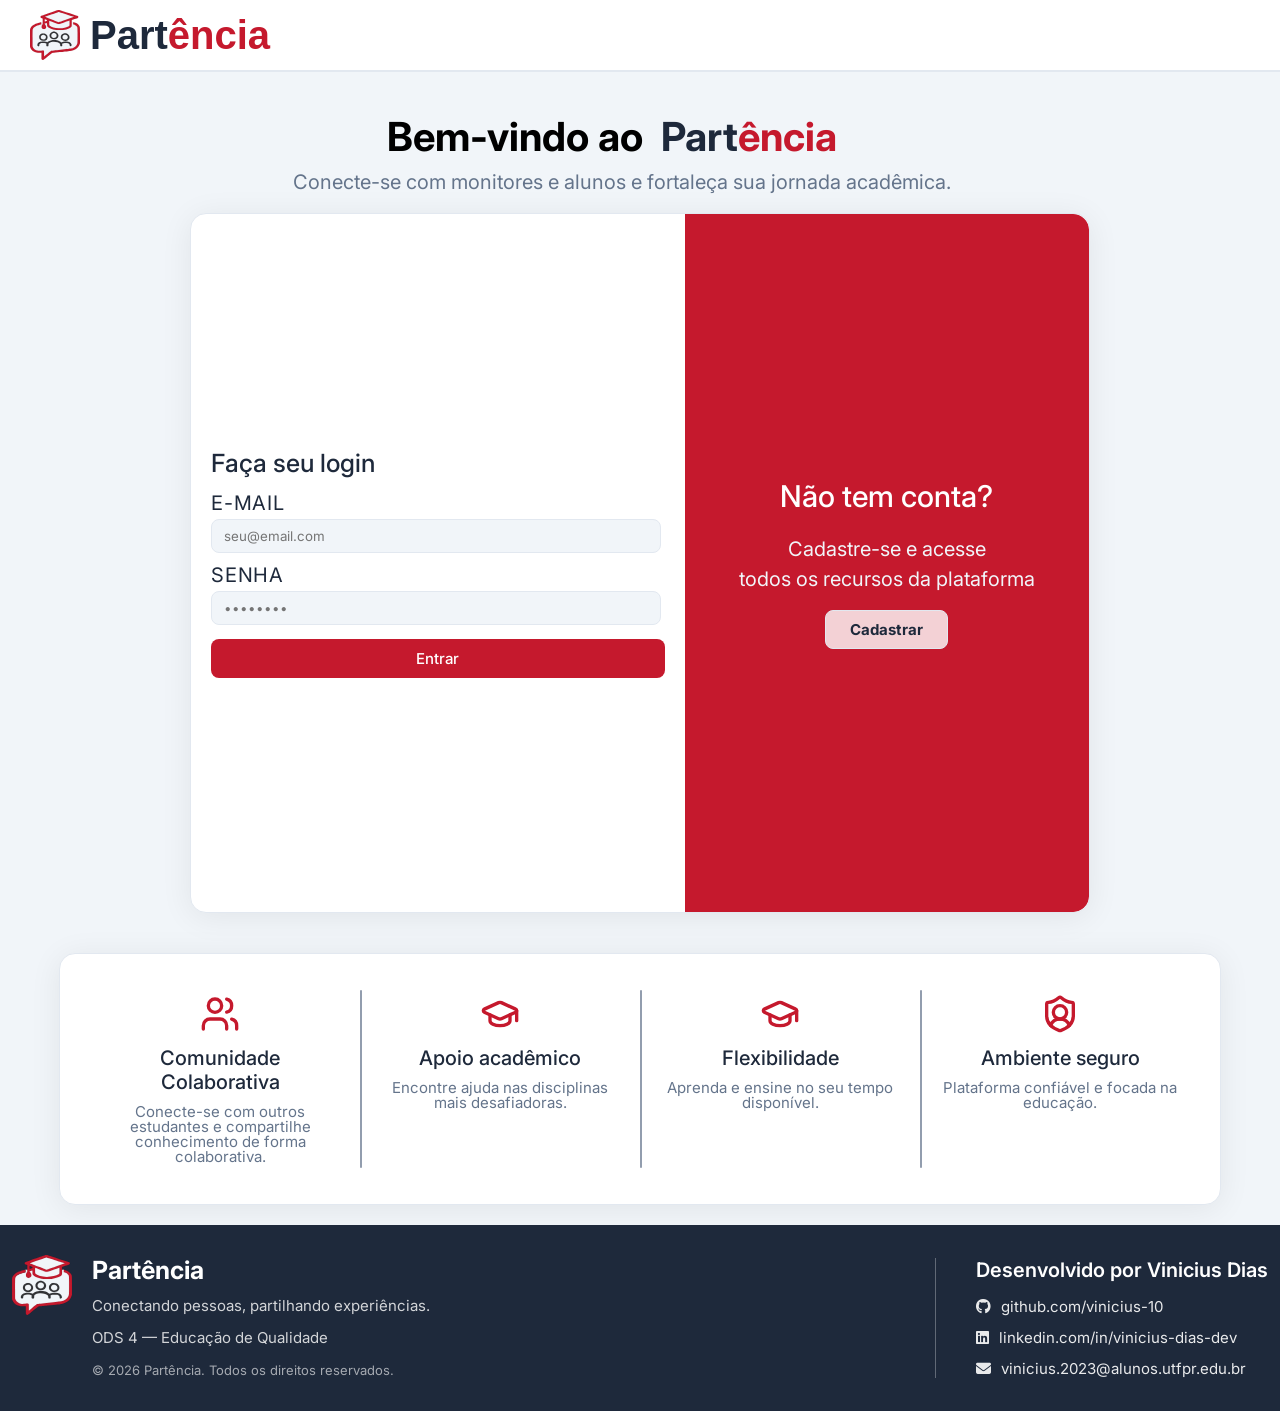
==== index.html @ 15800372 "clonando para novo projeto" ====
<!DOCTYPE html>
<html lang="pt-br">
<head>
    <meta charset="UTF-8">
    <meta name="viewport" content="width=device-width, initial-scale=1.0">
    <title>Partência</title>

    <link rel="stylesheet" href="css/styles.css"> 
    <link rel="stylesheet" href="css/main-index.css">

    <link rel="preconnect" href="https://fonts.googleapis.com">
    <link rel="preconnect" href="https://fonts.gstatic.com" crossorigin>
    <link href="https://fonts.googleapis.com/css2?family=Inter:ital,opsz,wght@0,14..32,100..900;1,14..32,100..900&display=swap" rel="stylesheet">

    <link rel="icon" href="imagens/favicon/favicon.svg" type="image/svg+xml">
    <link rel="icon" href="imagens/favicon/favicon16.png" type="image/png" sizes="16x16">
    <link rel="icon" href="favicon.ico" type="image/x-icon">
    <link rel="icon" href="imagens/favicon/favicon32.png" type="image/png" sizes="32x32">
    <link rel="apple-touch-icon" href="imagens/favicon/favicon180.png" sizes="180x180">
    

    <link rel="stylesheet" href="https://fonts.googleapis.com/css2?family=Material+Symbols+Outlined:opsz,wght,FILL,GRAD@20..48,100..700,0..1,-50..200&icon_names=logout">
    <link rel="stylesheet" href="https://cdnjs.cloudflare.com/ajax/libs/font-awesome/6.5.1/css/all.min.css">


</head>

<body>
    <header>
        <div class="header-container">
            <a href="index.html" class="logo">
                <img src="imagens/logo.svg" alt="Logo da Partência" class="logo-image"> 
                
                <div class="logo-text fontGig">
                    <span class="colorPrimary">Part</span>
                    <span class="colorODS">ência</span>
                </div>
            </a>
        </div>
    </header>
    
    <main>

        <div class="main-container">
            <section class="welkome">
                <div class="welkome-text">
                    <h1 class="fontGig">Bem-vindo ao &nbsp;<span class="colorPrimary">Part</span><span class="colorODS">ência</span> </h1>
                    <p class="fontNormal">
                        Conecte-se com monitores e alunos e fortaleça sua jornada acadêmica.
                    </p>
                </div>
            </section>

            <section class="forms-container">

                <div class="panel panel-login" id="panel-login">
                    <h2 class="fontMedium">Faça seu login</h2>

                    <form id="form-login" action="landingPage.html">
                        <div class="campos fontNormal">
                            <label class="campo">
                            E-mail
                            <input type="email" placeholder="seu@email.com">
                            </label>
                            <label class="campo">
                            Senha
                            <input type="password" placeholder="••••••••">
                            </label>
                        </div>
                        <button class="btn-submit fontSmall">Entrar</button>
                    </form>
                </div>

                <div class="panel panel-register opacity-0" id="panel-register">
                    <h2 class="fontMedium">Crie sua conta</h2>

                    <form id="form-register" action="index.html">
                        <div class="campos fontSmall">
                            
                            <label class="campo">
                                E-mail
                                <input type="email" placeholder="seu@email.com">
                            </label>

                            <label class="campo">
                                Nome completo
                                <input type="text" placeholder="Seu nome completo">
                            </label>

                            <label class="campo">
                                Instituição de ensino
                                <input type="text" placeholder="UTFPR-CP, E.E. Leonardo, etc">
                            </label>

                            <label class="campo">
                                Escolaridade
                                <select>
                                    <option value="" disabled selected>Selecione</option>
                                    <option>Ensino médio</option>
                                    <option>Graduação</option>
                                    <option>Pós-graduação</option>
                                    <option>Mestrado</option>
                                    <option>Doutorado</option>
                                </select>
                            </label>

                            <label class="campo">
                                Curso
                                <input type="text" placeholder="Nome do curso">
                            </label>

                            <label class="campo">
                                Ano de ingresso
                                <input type="number" placeholder="Ex: 2023" min="2000" max="2099">
                            </label>

                            <label class="campo">
                                Senha
                                <input type="password" placeholder="••••••••">
                            </label>

                            <label class="campo">
                                Confirmar senha
                                <input type="password" placeholder="••••••••">
                            </label>
                            
                        </div>
                        <button class="btn-submit fontSmall" type="submit">Cadastrar</button>
                    </form>
                </div>

                <div class="slider fontNormal" id="slider">

                    <div class="slider-text visible" id="text-register">
                        <h2>Não tem conta?</h2>
                        <p>Cadastre-se e acesse<br>todos os recursos da plataforma</p>
                        <button class="btn-trocar fontSmall" id="btn-register">Cadastrar</button>
                    </div>

                    <div class="slider-text" id="text-login">
                        <h2>Já tem conta?</h2>
                        <p>Faça login e continue<br>acessando a plataforma</p>
                        <button class="btn-trocar fontSmall" id="btn-login">Login</button>
                    </div>
                </div>
            </section>

            <section class="cards-container">
                <div class="card-container">
                    <svg xmlns="http://www.w3.org/2000/svg" width="24" height="24" viewBox="0 0 24 24" fill="none" stroke="currentColor" stroke-width="2" stroke-linecap="round" stroke-linejoin="round" class="lucide lucide-users-icon lucide-users"><path d="M16 21v-2a4 4 0 0 0-4-4H6a4 4 0 0 0-4 4v2"/><path d="M16 3.128a4 4 0 0 1 0 7.744"/><path d="M22 21v-2a4 4 0 0 0-3-3.87"/><circle cx="9" cy="7" r="4"/></svg>

                    <div class="card-content">
                        <h3 class="fontNormal">Comunidade Colaborativa</h3>
                        <p class="fontSmall">Conecte-se com outros estudantes e compartilhe conhecimento de forma colaborativa.</p>
                    </div>
                </div>

                <div class="card-container divider">
                    <svg xmlns="http://www.w3.org/2000/svg" width="24" height="24" viewBox="0 0 24 24" fill="none" stroke="currentColor" stroke-width="2" stroke-linecap="round" stroke-linejoin="round" class="lucide lucide-graduation-cap-icon lucide-graduation-cap"><path d="M21.42 10.922a1 1 0 0 0-.019-1.838L12.83 5.18a2 2 0 0 0-1.66 0L2.6 9.08a1 1 0 0 0 0 1.832l8.57 3.908a2 2 0 0 0 1.66 0z"/><path d="M22 10v6"/><path d="M6 12.5V16a6 3 0 0 0 12 0v-3.5"/></svg>

                    <div class="card-content">
                        <h3 class="fontNormal">Apoio acadêmico</h3>
                        <p class="fontSmall">Encontre ajuda nas disciplinas mais desafiadoras.</p>
                    </div>
                </div>

                <div class="card-container divider">
                    <svg xmlns="http://www.w3.org/2000/svg" width="24" height="24" viewBox="0 0 24 24" fill="none" stroke="currentColor" stroke-width="2" stroke-linecap="round" stroke-linejoin="round" class="lucide lucide-graduation-cap-icon lucide-graduation-cap"><path d="M21.42 10.922a1 1 0 0 0-.019-1.838L12.83 5.18a2 2 0 0 0-1.66 0L2.6 9.08a1 1 0 0 0 0 1.832l8.57 3.908a2 2 0 0 0 1.66 0z"/><path d="M22 10v6"/><path d="M6 12.5V16a6 3 0 0 0 12 0v-3.5"/></svg>
                    <div class="card-content">
                        <h3 class="fontNormal">Flexibilidade</h3>
                        <p class="fontSmall">Aprenda e ensine no seu tempo disponível.</p>
                    </div>
                </div>

                <div class="card-container divider">
                    <svg xmlns="http://www.w3.org/2000/svg" width="24" height="24" viewBox="0 0 24 24" fill="none" stroke="currentColor" stroke-width="2" stroke-linecap="round" stroke-linejoin="round" class="lucide lucide-shield-user-icon lucide-shield-user"><path d="M20 13c0 5-3.5 7.5-7.66 8.95a1 1 0 0 1-.67-.01C7.5 20.5 4 18 4 13V6a1 1 0 0 1 1-1c2 0 4.5-1.2 6.24-2.72a1.17 1.17 0 0 1 1.52 0C14.51 3.81 17 5 19 5a1 1 0 0 1 1 1z"/><path d="M6.376 18.91a6 6 0 0 1 11.249.003"/><circle cx="12" cy="11" r="4"/></svg>
                    <div class="card-content">
                        <h3 class="fontNormal">Ambiente seguro</h3>
                        <p class="fontSmall">Plataforma confiável e focada na educação.</p>
                    </div>
                </div>
            </section>
        </div>
    </main>
    <footer>
        <div class="footer-container">
            <div class="footer-brand">
                <span class="brand-logo"><img src="imagens/logo.svg" alt="Logo da Partência" class="logo-image"></span>

                <div class="brand-text">
                    <h3 class="fontMedium">Partência</h3>
                    <p class="fontSmall">Conectando pessoas, partilhando experiências.</p>
                    <p class="fontSmall">ODS 4 &mdash; Educação de Qualidade</p>
                    <p class="fontTiny copyright">&copy; 2026 Partência. Todos os direitos reservados.</p>
                </div>
            </div>

            <div class="footer-contact">
                <h4 class="fontNormal">Desenvolvido por Vinicius Dias</h4>

                <ul>
                    <li>
                        <a href="https://github.com/vinicius-10" target="_blank" class="fontSmall">
                            <i class="fa-brands fa-github"></i>
                            github.com/vinicius-10
                        </a>
                    </li>

                    <li>
                        <a href="https://www.linkedin.com/in/vinicius-dias-dev/" target="_blank" class="fontSmall">
                            <i class="fa-brands fa-linkedin"></i>
                            linkedin.com/in/vinicius-dias-dev
                        </a>
                    </li>

                    <li>
                        <a href="mailto:vinicius.2023@alunos.utfpr.edu.br" class="fontSmall">
                            <i class="fa-solid fa-envelope"></i>
                            vinicius.2023@alunos.utfpr.edu.br
                        </a>
                    </li>
                </ul>
            </div>
        </div>
    </footer>

    <!--Depois irei mover isso para o arquivo de scripts -->
<script>
    
  const slider = document.getElementById('slider');
  
  const textRegister = document.getElementById('text-register');
  const textLogin = document.getElementById('text-login');
  const panelLogin = document.getElementById('panel-login');
  const panelRegister = document.getElementById('panel-register');

  const btn = document.querySelectorAll('.btn-trocar').forEach(btn => {
    btn.addEventListener('click', () => {
      slider.classList.toggle('sliderLeft');     

      textRegister.classList.toggle('visible');
      textLogin.classList.toggle('visible');

      panelLogin.classList.toggle('opacity-0');
      panelRegister.classList.toggle('opacity-0');
    });
  });
</script>
</body>
</html>





<!--
email
Nome completo
Instituição de ensino
Escolaridade
Curso
Ano de ingresso
senha
confirmar senha 



-->
---- css/styles.css ----
@import url('variables.css');
@import url('header.css');
@import url('footer.css');

* {
  margin: 0;
  padding: 0;
  box-sizing: border-box; 
}

body, html {
  font-family: var(--fonte-principal);
  font-size: 62.5%;
  font-optical-sizing: var(--font-optical-sizing);
  font-weight: var(--font-weight);
  font-style: var(--font-style);
  background-color: var(--fundo-canvas); 
  min-height: 100vh;
}

body{
  display: flex;
  flex-direction: column;

}

a{
  text-decoration: none;
}

main{
  flex: 1;

}


.fontGig{
  font-size: 4rem;
}


.fontBig{
  font-size: 3rem;
}

.fontMedium{
  font-size: 2.5rem;
}

.fontNormal{
  font-size: 2rem;
}

.fontSmall{
  font-size: 1.5rem;
}

.fontTiny{
  font-size: 1.3rem;
}

p{
  line-height: 2.2rem;
  margin-top: 10px;
  color: var(--texto-principal)
}

.colorODS{
  color: var(--cor-ods);
}

.colorPrimary{
  color: var(--texto-principal);
}

.colorSecondary{
  color: var(--texto-secundario);
}

.flexInline{
  display: flex;
  flex-direction: row;
  align-items: center;
  flex-wrap: wrap;
}

button:hover{
  transform: scale(1.02);
}
---- css/main-index.css ----
main{
    display: flex;
    justify-content: center;

    .main-container{
        display: flex;
        flex-direction: column;
        align-items: center;
        max-width: var(--max-width);
        margin: 20px;

        .welkome{
            display: flex;
            flex-direction: row;
            align-items: center;
            justify-content: center;
            width: 100%;
            gap: 40px;
            padding: 20px;

            .welkome-text{
                margin-right: 5%;
                display: flex;
                flex-direction: column;
                align-items: center;

                p{
                    text-indent: 20px;
                    color: var(--texto-secundario);
                }
            }
        }

        .forms-container{
            position: relative;
            width: calc(30rem + 600px);
            height: 70rem;
            border-radius: 16px;
            background: var(--fundo-card);
            overflow: hidden;
            border: 1px solid var(--borda);
            box-shadow: 0 4px 32px rgba(0,0,0,0.07);

            .panel {
                position: absolute;
                top: 0; bottom: 0;
                width: 55%;
                display: flex;
                flex-direction: column;
                justify-content: center;
                padding: 2rem;
                transition: opacity 0.35s ease;
                color: var(--texto-principal);
                
                h2{
                    font-weight: 500;
                    margin-bottom: 1.25rem;
                }

                .campos {
                    display: flex;
                    flex-direction: column;
                    gap: 10px;
                    padding-right: 4px;
                    overflow-y: auto;
                    max-height: 69rem;

                    .campo {
                        display: flex;
                        flex-direction: column;
                        gap: 4px;
                        color: var(--texto-principal);
                        text-transform: uppercase;
                        letter-spacing: 0.04em;
                        cursor: pointer;

                        input, select{
                            background: var(--fundo-canvas);
                            border: 1px solid var(--borda);
                            border-radius: 8px;
                            padding: 8px 12px;
                            color: var(--texto-principal);
                            outline: none;
                            width: 100%;
                            transition: border-color 0.2s;
                            font-family: inherit;
                            font-weight: 400;
                            text-transform: none;
                            letter-spacing: normal;
                            -webkit-appearance: none;
                            appearance: none;

                            &:focus {
                                border-color: var(--cor-ods);
                            }
                        }

                        select {
                            background-image: url("data:image/svg+xml,%3Csvg xmlns='http://www.w3.org/2000/svg' width='12' height='12' viewBox='0 0 24 24' fill='none' stroke='%2364748B' stroke-width='2'%3E%3Cpath d='M6 9l6 6 6-6'/%3E%3C/svg%3E");
                            background-repeat: no-repeat;
                            background-position: right 12px center;
                            padding-right: 32px;
                            cursor: pointer;

                            &:focus{
                                border-radius: 0;
                            }
                        }

                        &::-webkit-scrollbar { width: 3px; }
                        &::-webkit-scrollbar-thumb { background: var(--borda); border-radius: 4px; }
                        
                    }

                    

                }

                .btn-submit {
                    margin-top: 14px;
                    padding: 10px;
                    background: var(--cor-ods);
                    color: #fff;
                    border: none;
                    border-radius: 8px;
                    font-weight: 500;
                    cursor: pointer;
                    transition: background 0.2s, transform 0.2s ease;
                    width: 100%;
                    font-family: inherit;

                    &:hover { 
                        background: var(--cor-ods-hover); 
                    }
                }

            }

            .panel-login { left: 0; }
            .panel-register { right: 0; }

            .slider {
                position: absolute;
                top: 0; bottom: 0;
                width: 45%;
                background: var(--cor-ods);
                display: flex;
                flex-direction: column;
                justify-content: center;
                align-items: center;
                gap: 14px;
                padding: 2.5rem 2rem;
                transition: left 0.5s cubic-bezier(0.77, 0, 0.175, 1), border-radius 0.5s ease;
                z-index: 10;
                text-align: center;
                

                /* Por padrão deixa do lado esquerdo*/
                left: 55%;
                border-top-right-radius: 16px;
                border-bottom-right-radius: 16px;
                border-top-left-radius: 0;
                border-bottom-left-radius: 0;

                .slider-text {
                    display: none;
                    flex-direction: column;
                    align-items: center;
                    gap: 10px;
                    
                    &.visible { display: flex; }

                    h2{
                        color: var(--fundo-card);
                        font-weight: 500;
                    }

                    p{
                        color: var(--fundo-canvas);
                        line-height: 1.5;
                    }
                }
                
                .btn-trocar {
                    margin-top: 6px;
                    padding: 9px 24px;
                    border-radius: 8px;
                    border: 1.5px solid var(--borda);
                    background: color-mix(in srgb, var(--fundo-card) 80%, var(--cor-ods) 20%);
                    color: var(--texto-principal);
                    font-weight: 700;
                    cursor: pointer;
                    transition: background 0.2s, color 0.2s;
                    font-family: inherit;

                    &:hover {
                        background: var(--fundo-card);
                        color: var(--cor-ods);
                    }
                }
            }

            .sliderLeft {
                left: 0%;
                border-top-left-radius: 16px;
                border-bottom-left-radius: 16px;
                border-top-right-radius: 0;
                border-bottom-right-radius: 0;
            }
        }

        .cards-container{
            display: flex;
            flex-wrap: wrap;
            justify-content: center;
            margin-top: 40px;
            padding: 20px;
            background: var(--fundo-card);
            border: 1px solid var(--borda);
            border-radius: 16px;
            box-shadow: 0 4px 32px rgba(0,0,0,0.07);

            .card-container{
                padding: 20px;
                width: 280px;
                display: flex;
                flex-direction: column;
                align-items: center;
                gap: 12px;

                .card-content{
                    display: flex;
                    flex-direction: column;
                    align-items: center;
                    text-align: center;

                    h3{
                        color: var(--texto-principal);
                        font-weight: 500;
                    }

                    p{
                        color: var(--texto-secundario);
                        line-height: 1.5rem;
                    }
                }
            }

            .lucide{
                color: var(--cor-ods);
                width: 4rem;
                height: auto;
            }

        }
        
        .divider{
            position: relative;
        }

        .divider::before{
            content: '';
            position: absolute;
            left: 0px;
            top: 7.5%;
            height: 85%;
            width: 2px;
            background: var(--texto-secundario);
            opacity: 0.7;
            border-radius: 999px; 
        
        }
    }

    
}

.opacity-0 { opacity: 0; pointer-events: none; }
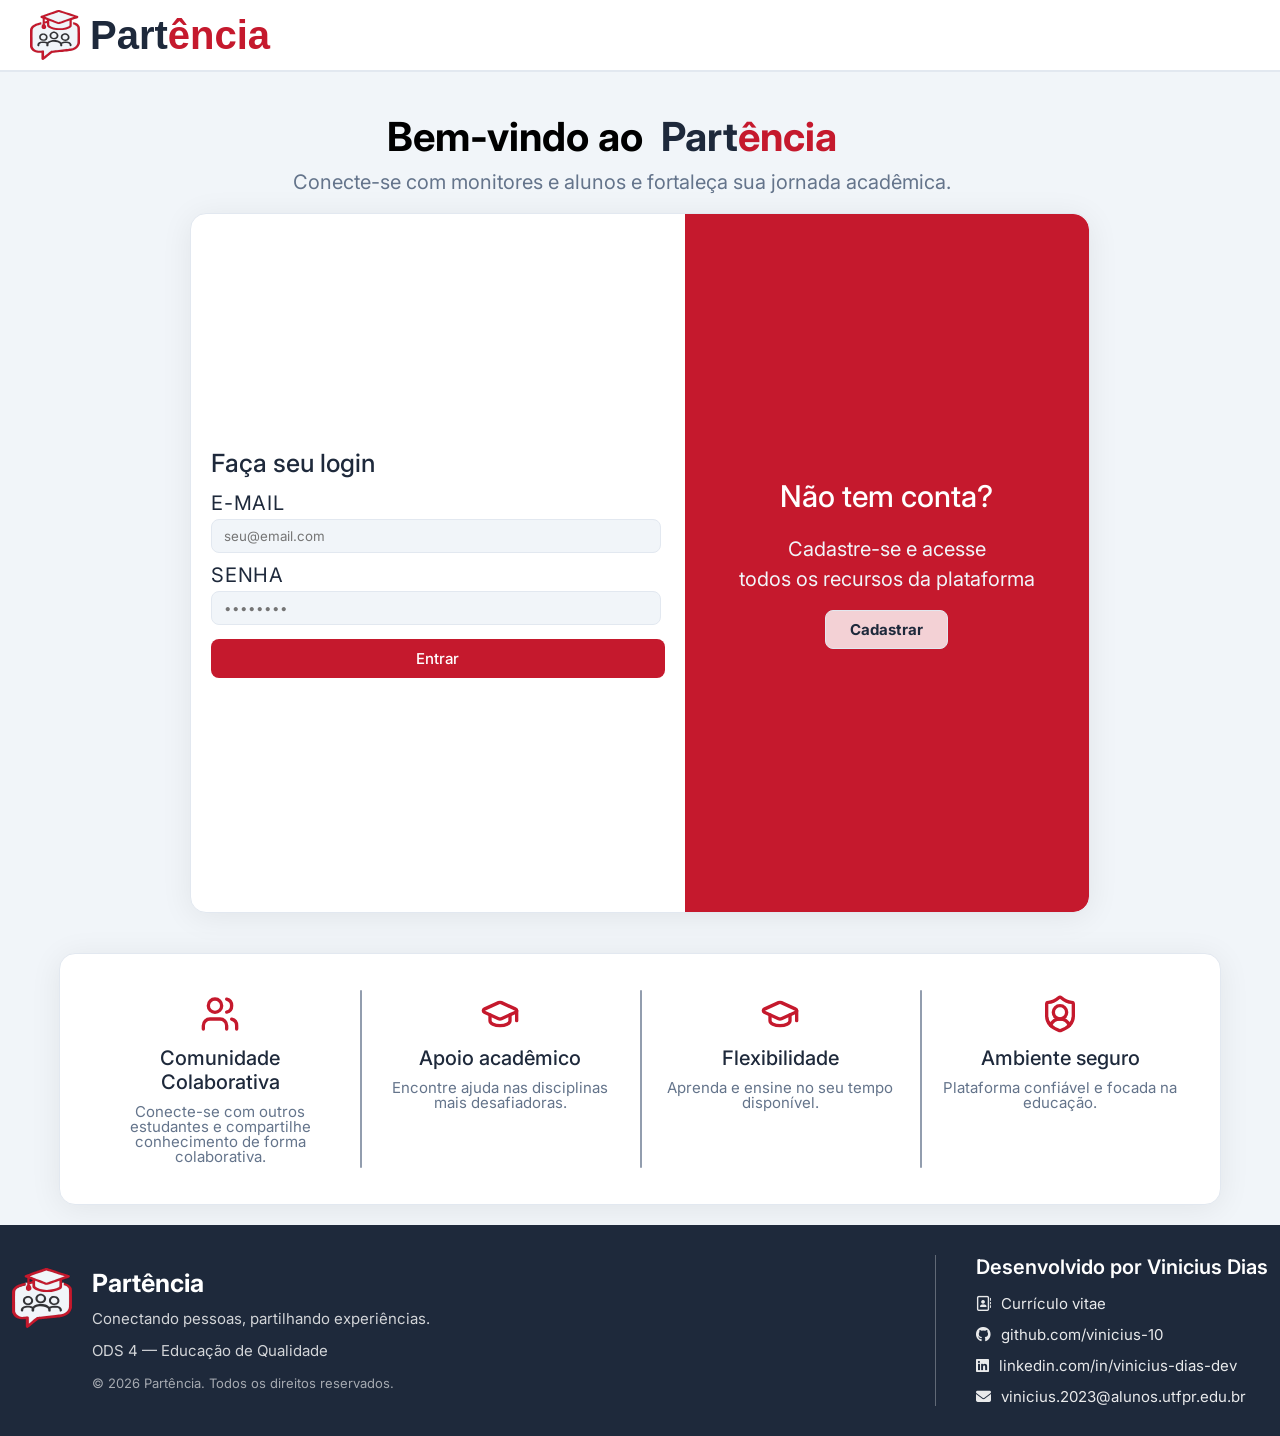
==== commit 3d704211: "adição dos links" ====
--- a/index.html
+++ b/index.html
@@ -200,6 +200,13 @@
 
                 <ul>
                     <li>
+                        <a href="curiculo.html" target="_blank" class="fontSmall">
+                            <i class="fa-regular fa-address-book"></i>
+                            Currículo vitae
+                        </a>
+                    </li>
+                    
+                    <li>
                         <a href="https://github.com/vinicius-10" target="_blank" class="fontSmall">
                             <i class="fa-brands fa-github"></i>
                             github.com/vinicius-10
